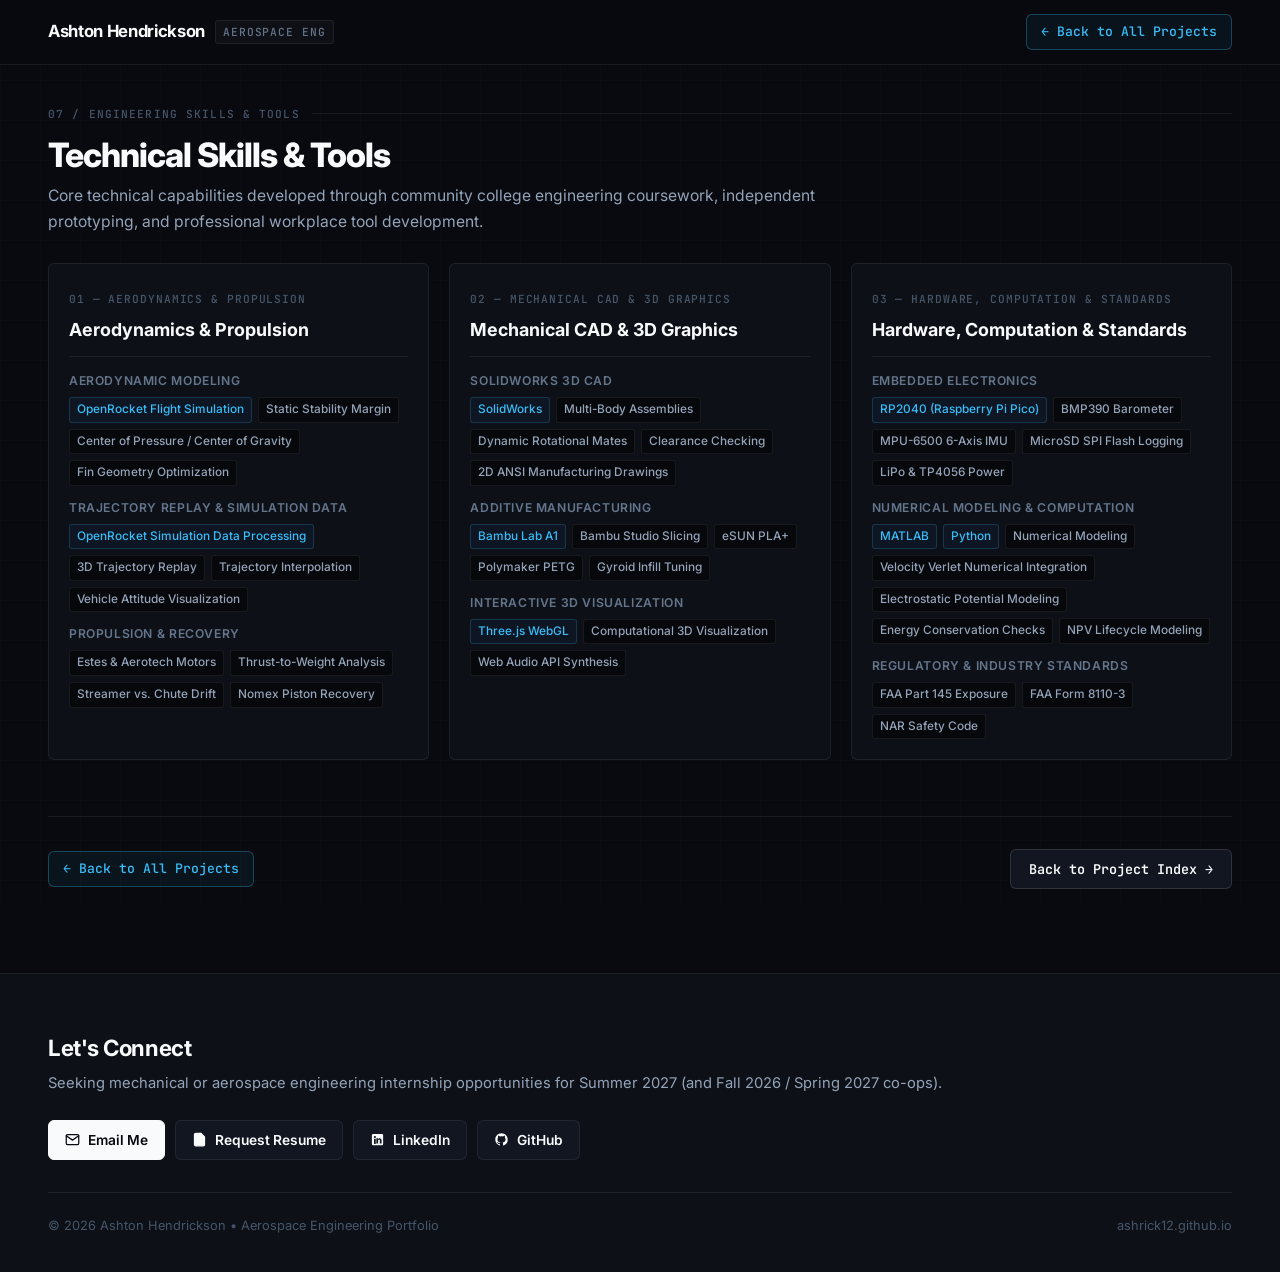
==== skills.html @ dacfc804 "Restructure portfolio into modular project index with dedicated technical detail pages" ====
<!DOCTYPE html>
<html lang="en">
<head>
  <meta charset="UTF-8">
  <meta name="viewport" content="width=device-width, initial-scale=1.0">
  <title>Technical Engineering Skills & Tools | Ashton Hendrickson</title>
  <meta name="description" content="Comprehensive engineering capabilities matrix across aerodynamics, propulsion, mechanical CAD, embedded avionics, and computational tools.">
  <link rel="stylesheet" href="styles.css">
  <link rel="preconnect" href="https://fonts.googleapis.com">
  <link rel="preconnect" href="https://fonts.gstatic.com" crossorigin>
  <link href="https://fonts.googleapis.com/css2?family=Inter:wght@400;500;600;700;800&family=JetBrains+Mono:wght@400;500;600;700&display=swap" rel="stylesheet">
</head>
<body>

  <!-- Navigation -->
  <nav class="detail-nav">
    <div class="container detail-nav-inner">
      <a href="index.html" class="nav-brand">
        Ashton Hendrickson
        <span class="brand-tag">AEROSPACE ENG</span>
      </a>
      <a href="index.html#work" class="back-link">
        &larr; Back to All Projects
      </a>
    </div>
  </nav>

  <!-- Main Content -->
  <main class="detail-header-section">
    <div class="container">
      <div class="case-study-marker">07 / ENGINEERING SKILLS &amp; TOOLS</div>
      <h2 class="section-title">Technical Skills &amp; Tools</h2>
      <p class="section-desc">
        Core technical capabilities developed through community college engineering coursework, independent prototyping, and professional workplace tool development.
      </p>

      <div class="competency-matrix" style="margin-top: 28px;">
        <!-- Column 1: Aerodynamics & Flight Sim -->
        <div class="competency-column">
          <div class="competency-header">
            <span class="competency-category">01 — Aerodynamics &amp; Propulsion</span>
            <h3>Aerodynamics &amp; Propulsion</h3>
          </div>
          <div class="competency-items">
            <div class="comp-group">
              <h5>Aerodynamic Modeling</h5>
              <div class="comp-tag-cloud">
                <span class="tech-tag primary">OpenRocket Flight Simulation</span>
                <span class="tech-tag">Static Stability Margin</span>
                <span class="tech-tag">Center of Pressure / Center of Gravity</span>
                <span class="tech-tag">Fin Geometry Optimization</span>
              </div>
            </div>
            <div class="comp-group">
              <h5>Trajectory Replay &amp; Simulation Data</h5>
              <div class="comp-tag-cloud">
                <span class="tech-tag primary">OpenRocket Simulation Data Processing</span>
                <span class="tech-tag">3D Trajectory Replay</span>
                <span class="tech-tag">Trajectory Interpolation</span>
                <span class="tech-tag">Vehicle Attitude Visualization</span>
              </div>
            </div>
            <div class="comp-group">
              <h5>Propulsion &amp; Recovery</h5>
              <div class="comp-tag-cloud">
                <span class="tech-tag">Estes &amp; Aerotech Motors</span>
                <span class="tech-tag">Thrust-to-Weight Analysis</span>
                <span class="tech-tag">Streamer vs. Chute Drift</span>
                <span class="tech-tag">Nomex Piston Recovery</span>
              </div>
            </div>
          </div>
        </div>

        <!-- Column 2: CAD & Prototyping -->
        <div class="competency-column">
          <div class="competency-header">
            <span class="competency-category">02 — Mechanical CAD &amp; 3D Graphics</span>
            <h3>Mechanical CAD &amp; 3D Graphics</h3>
          </div>
          <div class="competency-items">
            <div class="comp-group">
              <h5>SolidWorks 3D CAD</h5>
              <div class="comp-tag-cloud">
                <span class="tech-tag primary">SolidWorks</span>
                <span class="tech-tag">Multi-Body Assemblies</span>
                <span class="tech-tag">Dynamic Rotational Mates</span>
                <span class="tech-tag">Clearance Checking</span>
                <span class="tech-tag">2D ANSI Manufacturing Drawings</span>
              </div>
            </div>
            <div class="comp-group">
              <h5>Additive Manufacturing</h5>
              <div class="comp-tag-cloud">
                <span class="tech-tag primary">Bambu Lab A1</span>
                <span class="tech-tag">Bambu Studio Slicing</span>
                <span class="tech-tag">eSUN PLA+</span>
                <span class="tech-tag">Polymaker PETG</span>
                <span class="tech-tag">Gyroid Infill Tuning</span>
              </div>
            </div>
            <div class="comp-group">
              <h5>Interactive 3D Visualization</h5>
              <div class="comp-tag-cloud">
                <span class="tech-tag primary">Three.js WebGL</span>
                <span class="tech-tag">Computational 3D Visualization</span>
                <span class="tech-tag">Web Audio API Synthesis</span>
              </div>
            </div>
          </div>
        </div>

        <!-- Column 3: Electronics & Computation -->
        <div class="competency-column">
          <div class="competency-header">
            <span class="competency-category">03 — Hardware, Computation &amp; Standards</span>
            <h3>Hardware, Computation &amp; Standards</h3>
          </div>
          <div class="competency-items">
            <div class="comp-group">
              <h5>Embedded Electronics</h5>
              <div class="comp-tag-cloud">
                <span class="tech-tag primary">RP2040 (Raspberry Pi Pico)</span>
                <span class="tech-tag">BMP390 Barometer</span>
                <span class="tech-tag">MPU-6500 6-Axis IMU</span>
                <span class="tech-tag">MicroSD SPI Flash Logging</span>
                <span class="tech-tag">LiPo &amp; TP4056 Power</span>
              </div>
            </div>
            <div class="comp-group">
              <h5>Numerical Modeling &amp; Computation</h5>
              <div class="comp-tag-cloud">
                <span class="tech-tag primary">MATLAB</span>
                <span class="tech-tag primary">Python</span>
                <span class="tech-tag">Numerical Modeling</span>
                <span class="tech-tag">Velocity Verlet Numerical Integration</span>
                <span class="tech-tag">Electrostatic Potential Modeling</span>
                <span class="tech-tag">Energy Conservation Checks</span>
                <span class="tech-tag">NPV Lifecycle Modeling</span>
              </div>
            </div>
            <div class="comp-group">
              <h5>Regulatory &amp; Industry Standards</h5>
              <div class="comp-tag-cloud">
                <span class="tech-tag">FAA Part 145 Exposure</span>
                <span class="tech-tag">FAA Form 8110-3</span>
                <span class="tech-tag">NAR Safety Code</span>
              </div>
            </div>
          </div>
        </div>
      </div>

      <!-- Bottom Navigation -->
      <div class="detail-footer-nav">
        <a href="index.html#work" class="back-link">&larr; Back to All Projects</a>
        <a href="index.html#work" class="next-project-link">Back to Project Index &rarr;</a>
      </div>
    </div>
  </main>

  <!-- Footer -->
  <footer id="contact" class="footer">
    <div class="container">
      <div class="footer-grid">
        <div>
          <h3 class="footer-heading">Let's Connect</h3>
          <p class="footer-desc">
            Seeking mechanical or aerospace engineering internship opportunities for Summer 2027 (and Fall 2026 / Spring 2027 co-ops).
          </p>
        </div>
        <div class="hero-actions">
          <a href="#" class="btn btn-primary email-link" data-user="ashtonh1204" data-domain="gmail.com" title="Send Email">
            <svg viewBox="0 0 24 24"><path d="M4 4h16c1.1 0 2 .9 2 2v12c0 1.1-.9 2-2 2H4c-1.1 0-2-.9-2-2V6c0-1.1.9-2 2-2z" fill="none" stroke="currentColor" stroke-width="2" stroke-linecap="round" stroke-linejoin="round"/><polyline points="22,6 12,13 2,6" fill="none" stroke="currentColor" stroke-width="2" stroke-linecap="round" stroke-linejoin="round"/></svg>
            Email Me
          </a>
          <a href="#" class="btn btn-secondary email-link" data-user="ashtonh1204" data-domain="gmail.com" data-subject="Resume Request - Ashton Hendrickson" title="Request full engineering resume via email">
            <svg viewBox="0 0 24 24" fill="none" stroke="currentColor" stroke-width="2" stroke-linecap="round" stroke-linejoin="round"><path d="M14 2H6a2 2 0 0 0-2 2v16a2 2 0 0 0 2 2h12a2 2 0 0 0 2-2V8z"></path><polyline points="14 2 14 8 20 8"></polyline><line x1="16" y1="13" x2="8" y2="13"></line><line x1="16" y1="17" x2="8" y2="17"></line><polyline points="10 9 9 9 8 9"></polyline></svg>
            Request Resume
          </a>
          <a href="https://www.linkedin.com/in/ashton-hendrickson-55508a262/" target="_blank" rel="noopener noreferrer" class="btn btn-secondary">
            <svg viewBox="0 0 24 24"><path d="M19 3a2 2 0 0 1 2 2v14a2 2 0 0 1-2 2H5a2 2 0 0 1-2-2V5a2 2 0 0 1 2-2h14m-.5 15.5v-5.3a3.26 3.26 0 0 0-3.26-3.26c-.85 0-1.84.52-2.28 1.3v-1.11h-2.79v8.37h2.79v-4.93c0-.77.62-1.4 1.39-1.4a1.4 1.4 0 0 1 1.4 1.4v4.93h2.75M6.46 10.9v8.37H9.2V10.9H6.46M7.83 6.25c-.9 0-1.63.73-1.63 1.63s.73 1.63 1.63 1.63c.9 0 1.63-.73 1.63-1.63s-.73-1.63-1.63-1.63Z"/></svg>
            LinkedIn
          </a>
          <a href="https://github.com/ashrick12" target="_blank" rel="noopener noreferrer" class="btn btn-secondary">
            <svg viewBox="0 0 24 24"><path fill-rule="evenodd" clip-rule="evenodd" d="M12 2C6.477 2 2 6.484 2 12.017c0 4.425 2.865 8.18 6.839 9.504.5.092.682-.217.682-.483 0-.237-.008-.868-.013-1.703-2.782.605-3.369-1.343-3.369-1.343-.454-1.158-1.11-1.466-1.11-1.466-.908-.62.069-.608.069-.608 1.003.07 1.53 1.032 1.53 1.032.892 1.53 2.341 1.088 2.91.832.092-.647.35-1.088.636-1.338-2.22-.253-4.555-1.113-4.555-4.951 0-1.093.39-1.988 1.029-2.688-.103-.253-.446-1.272.098-2.65 0 0 .84-.27 2.75 1.026A9.564 9.564 0 0112 6.844c.85.004 1.705.115 2.504.337 1.909-1.296 2.747-1.027 2.747-1.027.546 1.379.202 2.398.1 2.651.64.7 1.028 1.595 1.028 2.688 0 3.848-2.339 4.695-4.566 4.943.359.309.678.92.678 1.855 0 1.338-.012 2.419-.012 2.747 0 .268.18.58.688.482A10.019 10.019 0 0022 12.017C22 6.484 17.522 2 12 2z"/></svg>
            GitHub
          </a>
        </div>
      </div>
      <div class="footer-copy">
        <span>&copy; 2026 Ashton Hendrickson &bull; Aerospace Engineering Portfolio</span>
        <span>ashrick12.github.io</span>
      </div>
    </div>
  </footer>

  <!-- Lightbox Modal -->
  <div id="imageModal" class="modal" onclick="closeModal(event)" role="dialog" aria-modal="true" aria-labelledby="modalCaption">
    <div class="modal-content-wrap" onclick="event.stopPropagation()">
      <button class="modal-close" onclick="closeModal(event)" aria-label="Close modal">&times;</button>
      <img id="modalImage" class="modal-img" src="" alt="Enlarged View">
      <div id="modalCaption" class="modal-caption"></div>
    </div>
  </div>

  <script>
    function openModal(src, caption) {
      const modal = document.getElementById('imageModal');
      const img = document.getElementById('modalImage');
      const cap = document.getElementById('modalCaption');
      img.src = src;
      img.alt = caption;
      cap.innerText = caption;
      modal.classList.add('active');
      document.body.style.overflow = 'hidden';
    }

    function closeModal(e) {
      const modal = document.getElementById('imageModal');
      modal.classList.remove('active');
      document.body.style.overflow = 'auto';
    }

    document.addEventListener('keydown', function(e) {
      if (e.key === 'Escape') {
        closeModal();
      }
    });

    document.querySelectorAll('.email-link').forEach(function(el) {
      el.addEventListener('click', function(e) {
        e.preventDefault();
        const user = this.getAttribute('data-user');
        const domain = this.getAttribute('data-domain');
        const subject = this.getAttribute('data-subject');
        if (user && domain) {
          let mailto = 'mailto:' + user + '@' + domain;
          if (subject) {
            mailto += '?subject=' + encodeURIComponent(subject);
          }
          window.location.href = mailto;
        }
      });
    });
  </script>
</body>
</html>
---- styles.css ----
/* ==========================================================================
   Ashton Hendrickson - Aerospace Engineering Portfolio
   Design System: Modern Aerospace Engineering Case-Study Portfolio
   Polished Technical Dossier Style
   ========================================================================== */

:root {
  /* Surfaces & Backgrounds */
  --bg-base: #080a0f;
  --bg-surface: #0d1117;
  --bg-card: #111620;
  --bg-card-hover: #151b27;
  --bg-inset: #06080c;

  /* Borders & Hairlines */
  --border-subtle: rgba(255, 255, 255, 0.07);
  --border-medium: rgba(255, 255, 255, 0.12);
  --border-bright: rgba(255, 255, 255, 0.20);
  --border-accent: rgba(56, 189, 248, 0.30);

  /* Typography Colors */
  --text-primary: #f8fafc;
  --text-secondary: #94a3b8;
  --text-muted: #64748b;
  --text-dim: #475569;

  /* Simplified Palette: Blue primary, Cyan emphasis, Amber strictly status */
  --accent-blue: #2563eb;
  --accent-blue-light: #3b82f6;
  --accent-cyan: #38bdf8;
  --accent-amber: #f59e0b;

  /* Fonts */
  --font-sans: 'Inter', -apple-system, BlinkMacSystemFont, "Segoe UI", Roboto, "Helvetica Neue", Arial, sans-serif;
  --font-mono: 'JetBrains Mono', ui-monospace, SFMono-Regular, Menlo, Monaco, Consolas, monospace;

  /* Sharper Precision Radii */
  --radius-xs: 3px;
  --radius-sm: 6px;
  --radius-md: 8px;
  --radius-lg: 10px;

  /* Elevations */
  --shadow-sm: 0 1px 3px rgba(0, 0, 0, 0.35);
  --shadow-card: 0 4px 14px -2px rgba(0, 0, 0, 0.45);
  --shadow-elevated: 0 14px 34px -4px rgba(0, 0, 0, 0.65);

  /* Standardized Micro-Interactions */
  --transition: all 0.2s cubic-bezier(0.16, 1, 0.3, 1);
}

/* Base Reset & Typography */
* {
  box-sizing: border-box;
  margin: 0;
  padding: 0;
}

html {
  scroll-behavior: smooth;
  color-scheme: dark;
}

body {
  background-color: var(--bg-base);
  color: var(--text-primary);
  font-family: var(--font-sans);
  line-height: 1.65;
  overflow-x: hidden;
  -webkit-font-smoothing: antialiased;
  -moz-osx-font-smoothing: grayscale;
}

/* Subconscious Engineering Grid Background (0.015 opacity) */
body::before {
  content: "";
  position: fixed;
  inset: 0;
  background-image: 
    linear-gradient(to right, rgba(255, 255, 255, 0.015) 1px, transparent 1px),
    linear-gradient(to bottom, rgba(255, 255, 255, 0.015) 1px, transparent 1px);
  background-size: 40px 40px;
  pointer-events: none;
  z-index: 0;
}

/* Container */
.container {
  width: 100%;
  max-width: 1240px;
  margin: 0 auto;
  padding: 0 28px;
  position: relative;
  z-index: 1;
}

/* ==========================================================================
   Navigation Bar
   ========================================================================== */
.navbar {
  position: sticky;
  top: 0;
  z-index: 100;
  background: rgba(8, 10, 15, 0.88);
  backdrop-filter: blur(14px);
  -webkit-backdrop-filter: blur(14px);
  border-bottom: 1px solid var(--border-subtle);
  padding: 14px 0;
}

.nav-container {
  display: flex;
  justify-content: space-between;
  align-items: center;
}

.nav-brand {
  font-size: 1.05rem;
  font-weight: 700;
  letter-spacing: -0.02em;
  color: var(--text-primary);
  text-decoration: none;
  display: flex;
  align-items: center;
  gap: 10px;
}

.nav-brand .brand-tag {
  color: var(--text-muted);
  font-family: var(--font-mono);
  font-size: 0.7rem;
  font-weight: 500;
  letter-spacing: 0.08em;
  padding: 2px 7px;
  background: rgba(255, 255, 255, 0.03);
  border: 1px solid var(--border-subtle);
  border-radius: var(--radius-xs);
}

.nav-links {
  display: flex;
  align-items: center;
  gap: 24px;
  list-style: none;
}

.nav-links a {
  color: var(--text-secondary);
  text-decoration: none;
  font-size: 0.88rem;
  font-weight: 500;
  transition: var(--transition);
}

.nav-links a:hover {
  color: var(--text-primary);
}

/* ==========================================================================
   Hero Section with Dual Headshot & Hero Engineering Visual
   ========================================================================== */
.hero {
  padding: 56px 0 40px 0;
  position: relative;
}

.hero-grid {
  display: grid;
  grid-template-columns: 1.15fr 1fr;
  gap: 44px;
  align-items: center;
}

/* Hero Left: Personal & Academic Identity */
.hero-identity {
  display: flex;
  align-items: center;
  gap: 22px;
  margin-bottom: 20px;
}

.hero-avatar {
  width: 104px;
  height: 132px;
  border-radius: var(--radius-md);
  object-fit: cover;
  object-position: center 15%;
  border: 1px solid var(--border-medium);
  box-shadow: var(--shadow-sm);
  flex-shrink: 0;
}

.hero-name-wrap h1 {
  font-size: 2.35rem;
  font-weight: 800;
  letter-spacing: -0.035em;
  line-height: 1.15;
  color: var(--text-primary);
}

.hero-role {
  font-size: 0.94rem;
  font-weight: 500;
  color: var(--text-secondary);
  margin-top: 3px;
}

.hero-role strong {
  color: var(--text-primary);
}

.hero-bio {
  color: var(--text-secondary);
  font-size: 0.98rem;
  line-height: 1.65;
  margin-bottom: 20px;
  max-width: 620px;
}

.hero-bio strong {
  color: var(--text-primary);
  font-weight: 600;
}

/* Editorial Academic Path */
.academic-path-row {
  display: flex;
  align-items: center;
  flex-wrap: wrap;
  gap: 8px;
  font-size: 0.88rem;
  color: var(--text-secondary);
  margin-bottom: 24px;
  padding-bottom: 18px;
  border-bottom: 1px solid var(--border-subtle);
}

.academic-label {
  font-family: var(--font-mono);
  font-size: 0.72rem;
  font-weight: 500;
  text-transform: uppercase;
  letter-spacing: 0.06em;
  color: var(--text-muted);
  margin-right: 4px;
}

.academic-path-row strong {
  color: var(--text-primary);
}

.academic-grad {
  font-family: var(--font-mono);
  font-size: 0.74rem;
  color: var(--text-primary);
  background: rgba(255, 255, 255, 0.04);
  border: 1px solid var(--border-medium);
  padding: 2px 8px;
  border-radius: var(--radius-xs);
  font-weight: 500;
}

.academic-badge {
  font-family: var(--font-mono);
  font-size: 0.72rem;
  color: var(--accent-cyan);
  background: rgba(56, 189, 248, 0.06);
  border: 1px solid rgba(56, 189, 248, 0.2);
  padding: 2px 7px;
  border-radius: var(--radius-xs);
}

.code-link-btn {
  display: inline-flex;
  align-items: center;
  gap: 6px;
  font-family: var(--font-mono);
  font-size: 0.76rem;
  font-weight: 600;
  color: var(--accent-cyan);
  text-decoration: none;
  padding: 5px 11px;
  background: rgba(56, 189, 248, 0.05);
  border: 1px solid rgba(56, 189, 248, 0.22);
  border-radius: var(--radius-xs);
  margin-top: 14px;
  transition: var(--transition);
  width: fit-content;
}

.code-link-btn:hover {
  background: rgba(56, 189, 248, 0.12);
  border-color: var(--accent-cyan);
  transform: translateY(-1px);
}

/* Action Buttons */
.hero-actions {
  display: flex;
  flex-wrap: wrap;
  align-items: center;
  gap: 10px;
}

.btn {
  display: inline-flex;
  align-items: center;
  gap: 8px;
  padding: 8px 16px;
  border-radius: var(--radius-sm);
  font-size: 0.86rem;
  font-weight: 600;
  text-decoration: none;
  cursor: pointer;
  transition: var(--transition);
  border: 1px solid transparent;
  white-space: nowrap;
}

.btn svg {
  width: 15px;
  height: 15px;
  fill: currentColor;
  flex-shrink: 0;
}

.btn-primary {
  background: var(--text-primary);
  color: #080a0f;
  border-color: var(--text-primary);
}

.btn-primary:hover {
  background: #e2e8f0;
  transform: translateY(-1px);
}

.btn-secondary {
  background: var(--bg-card);
  color: var(--text-primary);
  border-color: var(--border-subtle);
}

.btn-secondary:hover {
  background: var(--bg-card-hover);
  border-color: var(--border-medium);
  transform: translateY(-1px);
}

/* Hero Right: Reduced visual weight, larger CAD graphic (Priority 1) */
.hero-visual-frame {
  background: var(--bg-surface);
  border: 1px solid var(--border-subtle);
  border-radius: var(--radius-md);
  padding: 14px 16px;
  cursor: pointer;
  position: relative;
  transition: var(--transition);
}

.hero-visual-frame:hover {
  border-color: var(--border-bright);
}

.hero-visual-meta {
  display: flex;
  justify-content: space-between;
  align-items: center;
  padding-bottom: 8px;
  border-bottom: 1px solid rgba(255, 255, 255, 0.04);
  margin-bottom: 10px;
}

.meta-figure {
  font-family: var(--font-mono);
  font-size: 0.7rem;
  font-weight: 500;
  color: var(--text-dim);
  letter-spacing: 0.08em;
  text-transform: uppercase;
}

.meta-hint {
  font-family: var(--font-sans);
  font-size: 0.75rem;
  color: var(--accent-cyan);
  transition: transform 0.2s ease;
}

.hero-visual-frame:hover .meta-hint {
  transform: translateX(3px);
}

/* 5-10% larger hero visual image (height 245px) */
.hero-visual-img-wrap {
  height: 245px;
  background: var(--bg-inset);
  border: 1px solid rgba(255, 255, 255, 0.04);
  border-radius: var(--radius-xs);
  display: flex;
  align-items: center;
  justify-content: center;
  overflow: hidden;
  padding: 10px;
}

.hero-visual-img-wrap img {
  width: 100%;
  height: 100%;
  object-fit: contain;
  transition: transform 0.25s cubic-bezier(0.16, 1, 0.3, 1);
}

.hero-visual-frame:hover .hero-visual-img-wrap img {
  transform: scale(1.02);
}

.hero-visual-caption {
  font-size: 0.8rem;
  color: var(--text-muted);
  margin-top: 10px;
  line-height: 1.45;
}

/* ==========================================================================
   Quick Engineering Specs Readout (Flat, Editorial, 4 Items)
   ========================================================================== */
.specs-readout-strip {
  margin-top: 36px;
  padding: 20px 0;
  border-top: 1px solid var(--border-subtle);
  border-bottom: 1px solid var(--border-subtle);
  display: grid;
  grid-template-columns: repeat(4, 1fr);
  gap: 24px;
  background: transparent;
}

.readout-item {
  border-right: 1px solid var(--border-subtle);
  padding-right: 16px;
}

.readout-item:last-child {
  border-right: none;
}

.readout-label {
  font-size: 0.7rem;
  font-family: var(--font-mono);
  text-transform: uppercase;
  letter-spacing: 0.06em;
  color: var(--text-muted);
  display: block;
  margin-bottom: 4px;
}

.readout-value {
  font-size: 1.35rem;
  font-weight: 600;
  color: var(--text-primary);
  font-family: var(--font-mono);
  line-height: 1.15;
}

.readout-sub {
  font-size: 0.78rem;
  color: var(--text-secondary);
  display: block;
  margin-top: 3px;
  line-height: 1.35;
}

/* ==========================================================================
   Editorial Case Study Section Separators (Priority 2)
   ========================================================================== */
.section {
  padding: 64px 0 50px 0;
  border-bottom: 1px solid var(--border-subtle);
}

.case-study-marker {
  display: flex;
  align-items: center;
  gap: 12px;
  font-family: var(--font-mono);
  font-size: 0.7rem;
  font-weight: 500;
  letter-spacing: 0.1em;
  text-transform: uppercase;
  color: var(--text-dim);
  margin-bottom: 12px;
}

.case-study-marker::after {
  content: "";
  flex-grow: 1;
  height: 1px;
  background: var(--border-subtle);
}

.section-title {
  font-size: 2.1rem;
  font-weight: 800;
  letter-spacing: -0.03em;
  color: var(--text-primary);
  line-height: 1.2;
}

.section-desc {
  color: var(--text-secondary);
  font-size: 0.98rem;
  max-width: 820px;
  margin-top: 8px;
  line-height: 1.65;
}

/* ==========================================================================
   Case Study 01: Flagship Sounding Rocket
   ========================================================================== */
.case-study-header {
  display: flex;
  justify-content: space-between;
  align-items: baseline;
  flex-wrap: wrap;
  gap: 22px;
  margin-bottom: 16px;
}

.case-study-title-wrap h2 {
  font-size: 2.2rem;
  font-weight: 800;
  letter-spacing: -0.03em;
  color: var(--text-primary);
}

/* Quiet Technical Status Indicator (Priority 1: smaller, less loud) */
.status-indicator-mono {
  display: inline-flex;
  align-items: center;
  gap: 6px;
  font-family: var(--font-mono);
  font-size: 0.68rem;
  font-weight: 500;
  letter-spacing: 0.05em;
  text-transform: uppercase;
  color: var(--text-muted);
  background: transparent;
  border: 1px solid rgba(255, 255, 255, 0.08);
  padding: 2px 8px;
  border-radius: var(--radius-xs);
}

.status-dot-amber {
  width: 5px;
  height: 5px;
  border-radius: 50%;
  background: var(--accent-amber);
}

.status-dot-green {
  width: 5px;
  height: 5px;
  border-radius: 50%;
  background: #10b981;
}

/* Subtle Engineering Pipeline (Priority 1: less dashboardy) */
.engineering-pipeline {
  display: flex;
  align-items: center;
  flex-wrap: wrap;
  gap: 8px;
  margin-bottom: 24px;
  padding: 8px 12px;
  background: transparent;
  border: 1px solid rgba(255, 255, 255, 0.05);
  border-radius: var(--radius-xs);
  font-size: 0.8rem;
}

.pipeline-step {
  color: var(--text-muted);
  font-weight: 400;
}

.pipeline-step.active,
.pipeline-step.completed {
  color: var(--text-secondary);
  font-weight: 500;
}

.pipeline-step.current {
  color: var(--accent-cyan);
  font-weight: 600;
}

.pipeline-sep {
  color: var(--text-dim);
  font-size: 0.8rem;
}

.case-study-intro {
  color: var(--text-secondary);
  font-size: 1rem;
  line-height: 1.7;
  margin-bottom: 30px;
  max-width: 1040px;
}

.case-study-intro strong {
  color: var(--text-primary);
}

/* ==========================================================================
   Maiden Flight Video Feature Banner
   ========================================================================== */
.flight-video-banner {
  margin-bottom: 36px;
  background: var(--bg-surface);
  border: 1px solid var(--border-medium);
  border-radius: var(--radius-lg);
  overflow: hidden;
  box-shadow: var(--shadow-card);
  transition: var(--transition);
}

.flight-video-banner:hover {
  border-color: var(--border-bright);
}

.flight-video-inner {
  display: grid;
  grid-template-columns: 280px 1fr;
  background: var(--bg-surface);
}

.flight-video-player-wrap {
  background: #000000;
  display: flex;
  align-items: center;
  justify-content: center;
  border-right: 1px solid var(--border-subtle);
  position: relative;
  min-height: 440px;
}

.flight-video-element {
  width: 100%;
  height: 100%;
  max-height: 480px;
  object-fit: contain;
  display: block;
}

.flight-video-info {
  padding: 26px 28px;
  display: flex;
  flex-direction: column;
  justify-content: center;
}

.flight-video-badge {
  display: inline-flex;
  align-items: center;
  gap: 8px;
  font-family: var(--font-mono);
  font-size: 0.72rem;
  letter-spacing: 0.08em;
  color: var(--accent-cyan);
  background: rgba(56, 189, 248, 0.08);
  border: 1px solid rgba(56, 189, 248, 0.2);
  padding: 4px 10px;
  border-radius: var(--radius-xs);
  margin-bottom: 14px;
  width: fit-content;
}

.flight-video-title {
  font-size: 1.35rem;
  font-weight: 700;
  color: var(--text-primary);
  margin-bottom: 12px;
  letter-spacing: -0.01em;
}

.flight-video-desc {
  font-size: 0.92rem;
  line-height: 1.65;
  color: var(--text-secondary);
  margin-bottom: 20px;
}

.flight-video-metrics-list {
  display: grid;
  grid-template-columns: repeat(4, 1fr);
  gap: 12px;
  margin-bottom: 18px;
}

.flight-video-metric {
  background: var(--bg-card);
  border: 1px solid var(--border-subtle);
  border-radius: var(--radius-sm);
  padding: 10px 12px;
}

.flight-video-metric .fvm-val {
  display: block;
  font-family: var(--font-mono);
  font-size: 1.05rem;
  font-weight: 700;
  color: var(--text-primary);
  margin-bottom: 2px;
}

.flight-video-metric .fvm-lbl {
  display: block;
  font-size: 0.72rem;
  color: var(--text-muted);
  text-transform: uppercase;
  letter-spacing: 0.04em;
}

.flight-video-note {
  font-size: 0.8rem;
  line-height: 1.55;
  color: var(--text-muted);
  border-left: 2px solid var(--border-medium);
  padding-left: 12px;
  margin-top: 4px;
}

.flight-video-note strong {
  color: var(--text-secondary);
}

/* Dominant Panoramic CAD Architecture Banner */
.cad-hero-banner {
  margin-bottom: 40px;
  background: var(--bg-surface);
  border: 1px solid var(--border-medium);
  border-radius: var(--radius-lg);
  overflow: hidden;
  cursor: pointer;
  padding: 24px;
  transition: var(--transition);
  box-shadow: var(--shadow-card);
}

.cad-hero-banner:hover {
  border-color: var(--border-bright);
}

.cad-hero-banner:hover .meta-hint {
  transform: translateX(3px);
}

.cad-hero-banner img {
  width: 100%;
  max-height: 320px;
  object-fit: contain;
  display: block;
  margin: 12px auto;
  transition: transform 0.25s cubic-bezier(0.16, 1, 0.3, 1);
}

.cad-hero-banner:hover img {
  transform: scale(1.015);
}

.banner-caption {
  font-size: 0.8rem;
  color: var(--text-muted);
  border-top: 1px solid var(--border-subtle);
  padding-top: 10px;
  margin-top: 8px;
  line-height: 1.5;
}

/* Phase Header */
.phase-heading {
  font-size: 1.18rem;
  font-weight: 700;
  color: var(--text-primary);
  letter-spacing: -0.015em;
  margin: 36px 0 10px 0;
  display: flex;
  align-items: center;
  gap: 10px;
}

.phase-number {
  font-family: var(--font-mono);
  font-size: 0.72rem;
  color: var(--text-dim);
  border: 1px solid var(--border-subtle);
  padding: 2px 7px;
  border-radius: var(--radius-xs);
}

.phase-desc {
  font-size: 0.92rem;
  color: var(--text-secondary);
  margin-bottom: 22px;
  line-height: 1.6;
  max-width: 980px;
}

/* Launch & Sim Flight Showcase Grid */
.launch-showcase-grid {
  display: grid;
  grid-template-columns: repeat(3, 1fr);
  gap: 20px;
  margin-bottom: 44px;
}

.flight-dossier-card {
  background: var(--bg-surface);
  border: 1px solid var(--border-subtle);
  border-radius: var(--radius-md);
  overflow: hidden;
  cursor: pointer;
  display: flex;
  flex-direction: column;
  transition: var(--transition);
}

.flight-dossier-card:hover {
  border-color: var(--border-bright);
  transform: translateY(-2px);
  box-shadow: var(--shadow-sm);
}

.flight-media-box {
  height: 330px;
  background: #000000;
  display: flex;
  align-items: center;
  justify-content: center;
  overflow: hidden;
  position: relative;
}

.flight-media-box img {
  width: 100%;
  height: 100%;
  object-fit: contain;
  transition: transform 0.25s cubic-bezier(0.16, 1, 0.3, 1);
}

.flight-dossier-card:hover .flight-media-box img {
  transform: scale(1.02);
}

.flight-card-body {
  padding: 16px;
  border-top: 1px solid var(--border-subtle);
  flex-grow: 1;
}

.flight-card-tag {
  font-family: var(--font-mono);
  font-size: 0.7rem;
  font-weight: 500;
  color: var(--text-dim);
  text-transform: uppercase;
  margin-bottom: 4px;
}

.flight-card-title {
  font-size: 0.94rem;
  font-weight: 700;
  color: var(--text-primary);
  margin-bottom: 6px;
}

.flight-card-desc {
  font-size: 0.82rem;
  color: var(--text-secondary);
  line-height: 1.55;
}

/* Subsystems Grid */
.subsystem-grid {
  display: grid;
  grid-template-columns: repeat(auto-fit, minmax(350px, 1fr));
  gap: 22px;
}

.subsystem-card {
  background: var(--bg-surface);
  border: 1px solid var(--border-subtle);
  border-radius: var(--radius-md);
  padding: 20px;
  display: flex;
  flex-direction: column;
  transition: var(--transition);
}

.subsystem-card:hover {
  border-color: var(--border-medium);
  transform: translateY(-2px);
  box-shadow: var(--shadow-sm);
}

.subsystem-card-header {
  display: flex;
  justify-content: space-between;
  align-items: baseline;
  margin-bottom: 10px;
}

.subsystem-card h4 {
  font-size: 1.05rem;
  font-weight: 700;
  color: var(--text-primary);
}

.subsystem-discipline {
  font-family: var(--font-mono);
  font-size: 0.72rem;
  color: var(--accent-cyan);
  text-transform: uppercase;
}

.subsystem-card p {
  font-size: 0.9rem;
  color: var(--text-secondary);
  line-height: 1.6;
  margin-bottom: 14px;
  flex-grow: 1;
}

.subsystem-spec-table {
  background: var(--bg-inset);
  border: 1px solid var(--border-subtle);
  border-radius: var(--radius-xs);
  padding: 10px 12px;
  margin-bottom: 14px;
  font-size: 0.8rem;
}

.spec-row {
  display: flex;
  justify-content: space-between;
  padding: 3px 0;
  border-bottom: 1px solid rgba(255, 255, 255, 0.04);
}

.spec-row:last-child {
  border-bottom: none;
}

.spec-key {
  color: var(--text-muted);
}

.spec-val {
  color: var(--text-primary);
  font-family: var(--font-mono);
  font-weight: 500;
  text-align: right;
}

.subsystem-media-preview {
  height: 260px;
  background: var(--bg-inset);
  border: 1px solid var(--border-subtle);
  border-radius: var(--radius-xs);
  overflow: hidden;
  cursor: pointer;
  position: relative;
  display: flex;
  align-items: center;
  justify-content: center;
}

.subsystem-media-preview img {
  width: 100%;
  height: 100%;
  object-fit: contain;
  padding: 8px;
  transition: transform 0.25s cubic-bezier(0.16, 1, 0.3, 1);
}

.subsystem-media-preview:hover img {
  transform: scale(1.02);
}

.media-hover-overlay {
  position: absolute;
  inset: 0;
  background: rgba(8, 10, 15, 0.55);
  display: flex;
  align-items: center;
  justify-content: center;
  opacity: 0;
  transition: opacity 0.2s ease;
}

.subsystem-media-preview:hover .media-hover-overlay {
  opacity: 1;
}

.media-hover-overlay span {
  font-size: 0.78rem;
  font-family: var(--font-sans);
  font-weight: 600;
  color: var(--text-primary);
  background: var(--bg-surface);
  border: 1px solid var(--border-medium);
  padding: 6px 14px;
  border-radius: var(--radius-xs);
}

.engine-trade-strip {
  margin: 10px 0 14px 0;
  cursor: pointer;
  border: 1px solid var(--border-subtle);
  border-radius: var(--radius-xs);
  overflow: hidden;
  background: var(--bg-inset);
  transition: var(--transition);
}

.engine-trade-strip:hover {
  border-color: var(--accent-cyan);
  box-shadow: 0 0 12px rgba(0, 229, 255, 0.12);
}

.engine-trade-header {
  font-size: 0.72rem;
  font-family: var(--font-mono);
  color: var(--accent-cyan);
  padding: 5px 8px;
  background: rgba(0, 229, 255, 0.05);
  border-bottom: 1px solid var(--border-subtle);
  display: flex;
  justify-content: space-between;
}

.engine-trade-strip img {
  width: 100%;
  display: block;
  padding: 4px 6px;
  transition: transform 0.2s ease;
}

.engine-trade-strip:hover img {
  transform: scale(1.01);
}

/* ==========================================================================
   Phase 03: Flight Test Showcase & Comparison Table
   ========================================================================== */
.flight-media-box video {
  width: 100%;
  height: 100%;
  object-fit: contain;
  background: #000000;
}

.flight-comparison-wrapper {
  margin: 28px 0 36px 0;
  display: grid;
  grid-template-columns: 1fr;
  gap: 20px;
}

.flight-comparison-table-wrap {
  background: var(--bg-surface);
  border: 1px solid var(--border-subtle);
  border-radius: var(--radius-md);
  padding: 22px;
  overflow-x: auto;
}

.flight-table {
  width: 100%;
  border-collapse: collapse;
  font-size: 0.88rem;
}

.flight-table th {
  text-align: left;
  padding: 10px 14px;
  font-family: var(--font-mono);
  font-size: 0.72rem;
  font-weight: 600;
  color: var(--text-dim);
  text-transform: uppercase;
  letter-spacing: 0.05em;
  border-bottom: 1px solid var(--border-subtle);
}

.flight-table td {
  padding: 12px 14px;
  border-bottom: 1px solid rgba(255, 255, 255, 0.04);
  color: var(--text-secondary);
  line-height: 1.45;
}

.flight-table tr:last-child td {
  border-bottom: none;
}

.flight-table .metric-name {
  color: var(--text-primary);
  font-weight: 600;
}

.flight-table .metric-val {
  font-family: var(--font-mono);
  color: var(--text-primary);
  font-weight: 500;
}

.flight-table .metric-sim {
  font-family: var(--font-mono);
  color: var(--text-secondary);
}

.flight-table .metric-delta {
  font-family: var(--font-mono);
  color: var(--accent-cyan);
}

.flight-notes-box {
  background: var(--bg-inset);
  border: 1px solid var(--border-subtle);
  border-radius: var(--radius-xs);
  padding: 16px 18px;
  margin-top: 18px;
}

.flight-notes-box h5 {
  font-size: 0.84rem;
  font-weight: 700;
  color: var(--text-primary);
  margin-bottom: 8px;
}

.flight-notes-box p {
  font-size: 0.84rem;
  color: var(--text-secondary);
  line-height: 1.6;
  margin-bottom: 8px;
}

.flight-notes-box p:last-child {
  margin-bottom: 0;
}


/* ==========================================================================
   Simulation & Computational Project Showcase Cards
   ========================================================================== */
.sim-project-card {
  background: var(--bg-surface);
  border: 1px solid var(--border-medium);
  border-radius: var(--radius-lg);
  overflow: hidden;
  box-shadow: var(--shadow-card);
  margin-top: 28px;
  transition: var(--transition);
}

.sim-project-card:hover {
  border-color: var(--border-bright);
}

.sim-project-main {
  display: grid;
  grid-template-columns: 1fr 1.18fr;
  gap: 32px;
  padding: 28px;
  align-items: flex-start;
}

.sim-left-col {
  display: flex;
  flex-direction: column;
  gap: 16px;
  width: 100%;
}

.sim-preview-box {
  width: 100%;
  aspect-ratio: 16 / 9;
  background: var(--bg-inset);
  border: 1px solid var(--border-subtle);
  border-radius: var(--radius-md);
  overflow: hidden;
  cursor: pointer;
  position: relative;
  display: flex;
  align-items: center;
  justify-content: center;
}

.sim-preview-box img {
  width: 100%;
  height: 100%;
  object-fit: cover;
  display: block;
  transition: transform 0.25s ease;
}

.sim-preview-box:hover img {
  transform: scale(1.02);
}

/* Compact Supporting Metric Strip */
.sim-metric-strip {
  display: grid;
  grid-template-columns: repeat(3, 1fr);
  background: var(--bg-inset);
  border: 1px solid var(--border-subtle);
  border-radius: var(--radius-md);
  padding: 14px 16px;
  gap: 12px;
}

.sim-metric-item {
  border-right: 1px solid var(--border-subtle);
  padding-right: 12px;
  display: flex;
  flex-direction: column;
}

.sim-metric-item:last-child {
  border-right: none;
  padding-right: 0;
}

.sim-metric-val {
  font-size: 1.15rem;
  font-weight: 700;
  font-family: var(--font-mono);
  color: var(--text-primary);
  line-height: 1.2;
}

.sim-metric-lbl {
  font-size: 0.67rem;
  font-family: var(--font-mono);
  text-transform: uppercase;
  letter-spacing: 0.05em;
  color: var(--text-muted);
  margin-top: 4px;
  line-height: 1.3;
}

.sim-metric-sub {
  font-size: 0.74rem;
  color: var(--text-secondary);
  margin-top: 2px;
  line-height: 1.3;
}

/* Compact Secondary Engineering Strip (Left Column) */
.sim-sub-strip {
  background: var(--bg-inset);
  border: 1px solid var(--border-subtle);
  border-radius: var(--radius-md);
  padding: 10px 14px;
  display: flex;
  align-items: center;
  justify-content: space-between;
  gap: 10px;
}

.sim-sub-strip-label {
  font-family: var(--font-mono);
  font-size: 0.67rem;
  text-transform: uppercase;
  letter-spacing: 0.05em;
  color: var(--text-muted);
  white-space: nowrap;
}

.sim-sub-strip-items {
  display: flex;
  align-items: center;
  gap: 6px;
  flex-wrap: wrap;
}

.sim-sub-pill {
  font-family: var(--font-mono);
  font-size: 0.72rem;
  color: var(--text-secondary);
  background: rgba(255, 255, 255, 0.03);
  border: 1px solid var(--border-subtle);
  border-radius: var(--radius-xs);
  padding: 2px 7px;
}

.sim-sub-strip-relation {
  display: flex;
  align-items: center;
  gap: 6px;
  font-size: 0.76rem;
  color: var(--text-secondary);
}

.sim-sub-term {
  font-family: var(--font-mono);
  font-size: 0.72rem;
}

.sim-sub-term.highlight {
  color: var(--accent-cyan);
  font-weight: 700;
}

.sim-sub-arrow {
  color: var(--text-muted);
  font-size: 0.75rem;
}

.sim-content-wrap {
  display: flex;
  flex-direction: column;
}

.sim-lead-desc {
  font-size: 0.92rem;
  color: var(--text-secondary);
  line-height: 1.6;
  margin-bottom: 16px;
}

/* Invariance Highlighted Callout Box - Prominent Core Experiment */
.invariance-callout-box {
  background: rgba(10, 16, 30, 0.95);
  border: 1px solid rgba(56, 189, 248, 0.22);
  border-left: 3px solid var(--accent-cyan);
  border-radius: var(--radius-sm);
  padding: 14px 18px;
  margin: 0 0 16px 0;
  box-shadow: 0 4px 16px rgba(0, 0, 0, 0.25);
}

.invariance-title {
  font-family: var(--font-mono);
  font-size: 0.74rem;
  font-weight: 700;
  text-transform: uppercase;
  letter-spacing: 0.06em;
  color: var(--accent-cyan);
  margin-bottom: 12px;
}

.invariance-cols-grid {
  display: grid;
  grid-template-columns: 1fr 1.15fr 1.6fr;
  gap: 14px;
  align-items: flex-start;
}

.invariance-col {
  display: flex;
  flex-direction: column;
  gap: 4px;
  border-right: 1px solid var(--border-subtle);
  padding-right: 12px;
}

.invariance-col:last-child {
  border-right: none;
  padding-right: 0;
}

.inv-col-label {
  font-family: var(--font-mono);
  font-size: 0.67rem;
  text-transform: uppercase;
  letter-spacing: 0.05em;
  color: var(--text-muted);
  margin-bottom: 3px;
}

.inv-col-val {
  font-size: 0.86rem;
  color: var(--text-primary);
  line-height: 1.35;
}

.inv-col-val.highlight-cyan {
  color: var(--accent-cyan);
  font-family: var(--font-mono);
  font-size: 1.05rem;
  font-weight: 700;
  letter-spacing: 0.02em;
}

.inv-col-sub {
  font-size: 0.78rem;
  color: var(--text-secondary);
}

.inv-col-status {
  font-family: var(--font-mono);
  font-size: 0.72rem;
  font-weight: 800;
  color: var(--accent-cyan);
  letter-spacing: 0.08em;
  text-transform: uppercase;
  margin-top: 2px;
}

.inv-math-list {
  display: flex;
  flex-direction: column;
  gap: 3px;
  font-size: 0.79rem;
  color: var(--text-secondary);
  line-height: 1.35;
}

.inv-math-list strong {
  color: var(--text-primary);
}

/* Simulation Project Footer Row (Tags + Source Button) */
.sim-footer-row {
  display: flex;
  align-items: center;
  justify-content: space-between;
  flex-wrap: wrap;
  gap: 16px;
  margin-top: 18px;
  padding-top: 16px;
  border-top: 1px solid var(--border-subtle);
}

.sim-footer-row .tech-tag-row {
  margin-bottom: 0;
  flex: 1 1 auto;
}

.sim-footer-row .code-link-btn {
  flex-shrink: 0;
  white-space: nowrap;
}

/* ==========================================================================
   Case Study 04: SolidWorks 10-Part Desk Fan (ECE 103)
   ========================================================================== */
.cad-project-card {
  background: var(--bg-surface);
  border: 1px solid var(--border-medium);
  border-radius: var(--radius-lg);
  overflow: hidden;
  box-shadow: var(--shadow-card);
}

.cad-project-main {
  display: grid;
  grid-template-columns: 1.25fr 1fr;
  gap: 32px;
  padding: 28px;
  align-items: center;
}

.cad-badge-row {
  display: flex;
  align-items: center;
  gap: 8px;
  margin-bottom: 12px;
}

.badge-tag {
  font-size: 0.72rem;
  font-weight: 600;
  letter-spacing: 0.05em;
  padding: 3px 8px;
  border-radius: var(--radius-xs);
  text-transform: uppercase;
}

.badge-tag.blue {
  background: rgba(37, 99, 235, 0.1);
  border: 1px solid rgba(56, 189, 248, 0.2);
  color: var(--accent-cyan);
}

.badge-tag.neutral {
  background: rgba(255, 255, 255, 0.03);
  border: 1px solid var(--border-subtle);
  color: var(--text-secondary);
}

.cad-project-main h3 {
  font-size: 1.7rem;
  font-weight: 800;
  letter-spacing: -0.025em;
  color: var(--text-primary);
  margin-bottom: 14px;
}

.cad-project-main p {
  color: var(--text-secondary);
  font-size: 0.95rem;
  line-height: 1.65;
  margin-bottom: 18px;
}

.technical-checklist {
  list-style: none;
  margin-bottom: 20px;
}

.technical-checklist li {
  font-size: 0.88rem;
  color: var(--text-secondary);
  margin-bottom: 8px;
  position: relative;
  padding-left: 18px;
  line-height: 1.5;
}

.technical-checklist li::before {
  content: "—";
  position: absolute;
  left: 0;
  color: var(--text-muted);
}

.poster-preview-box {
  height: 380px;
  background: var(--bg-inset);
  border: 1px solid var(--border-subtle);
  border-radius: var(--radius-md);
  overflow: hidden;
  cursor: pointer;
  position: relative;
  display: flex;
  align-items: center;
  justify-content: center;
}

.poster-preview-box img {
  width: 100%;
  height: 100%;
  object-fit: contain;
  padding: 10px;
  transition: transform 0.25s cubic-bezier(0.16, 1, 0.3, 1);
}

.poster-preview-box:hover img {
  transform: scale(1.02);
}

/* 4 Orthographic Views Gallery */
.cad-gallery-section {
  padding: 0 28px 28px 28px;
  border-top: 1px solid var(--border-subtle);
  padding-top: 24px;
}

.cad-gallery-header {
  font-size: 0.78rem;
  font-weight: 600;
  color: var(--text-muted);
  text-transform: uppercase;
  letter-spacing: 0.08em;
  margin-bottom: 16px;
  display: flex;
  justify-content: space-between;
  align-items: center;
}

.cad-ortho-grid {
  display: grid;
  grid-template-columns: repeat(4, 1fr);
  gap: 16px;
}

.ortho-card {
  background: var(--bg-inset);
  border: 1px solid var(--border-subtle);
  border-radius: var(--radius-sm);
  padding: 10px;
  cursor: pointer;
  transition: var(--transition);
  text-align: center;
}

.ortho-card:hover {
  border-color: var(--border-bright);
  transform: translateY(-2px);
}

.ortho-img-wrap {
  height: 160px;
  background: #ffffff;
  border-radius: var(--radius-xs);
  display: flex;
  align-items: center;
  justify-content: center;
  padding: 6px;
  margin-bottom: 8px;
}

.ortho-img-wrap img {
  max-width: 100%;
  max-height: 100%;
  object-fit: contain;
}

.ortho-card span {
  font-size: 0.8rem;
  font-weight: 500;
  color: var(--text-secondary);
  display: block;
}

/* ==========================================================================
   Section 03: Simulation & Applied Software Systems
   Tighter padding on secondary cards (Priority 2)
   ========================================================================== */
.systems-grid {
  display: grid;
  grid-template-columns: repeat(auto-fit, minmax(340px, 1fr));
  gap: 22px;
}

.system-card {
  background: var(--bg-surface);
  border: 1px solid var(--border-subtle);
  border-radius: var(--radius-md);
  overflow: hidden;
  display: flex;
  flex-direction: column;
  transition: var(--transition);
}

.system-card:hover {
  border-color: var(--border-bright);
  transform: translateY(-2px);
  box-shadow: var(--shadow-sm);
}

.system-media-box {
  height: 220px;
  background: var(--bg-inset);
  border-bottom: 1px solid var(--border-subtle);
  overflow: hidden;
  cursor: pointer;
  position: relative;
  display: flex;
  align-items: center;
  justify-content: center;
}

.system-media-box img {
  width: 100%;
  height: 100%;
  object-fit: contain;
  padding: 10px;
  transition: transform 0.25s cubic-bezier(0.16, 1, 0.3, 1);
}

.system-card:hover .system-media-box img {
  transform: scale(1.02);
}

.system-card-body {
  padding: 20px;
  display: flex;
  flex-direction: column;
  flex-grow: 1;
}

.system-card-tag {
  font-family: var(--font-mono);
  font-size: 0.7rem;
  font-weight: 500;
  color: var(--text-dim);
  text-transform: uppercase;
  letter-spacing: 0.06em;
  margin-bottom: 6px;
}

.system-card-body h3 {
  font-size: 1.22rem;
  font-weight: 700;
  color: var(--text-primary);
  margin-bottom: 10px;
  letter-spacing: -0.015em;
}

.system-card-body p {
  font-size: 0.88rem;
  color: var(--text-secondary);
  line-height: 1.6;
  margin-bottom: 14px;
}

.system-bullet-list {
  list-style: none;
  margin-bottom: 18px;
  flex-grow: 1;
}

.system-bullet-list li {
  font-size: 0.84rem;
  color: var(--text-secondary);
  margin-bottom: 6px;
  position: relative;
  padding-left: 18px;
  line-height: 1.5;
}

.system-bullet-list li::before {
  content: "—";
  position: absolute;
  left: 0;
  color: var(--text-muted);
}

.tech-tag-row {
  display: flex;
  flex-wrap: wrap;
  gap: 6px;
  margin-top: auto;
  padding-top: 14px;
  border-top: 1px solid var(--border-subtle);
}

.tech-tag {
  font-size: 0.74rem;
  font-weight: 500;
  color: var(--text-secondary);
  background: var(--bg-inset);
  border: 1px solid var(--border-subtle);
  padding: 2px 7px;
  border-radius: var(--radius-xs);
}

.tech-tag.primary {
  color: var(--accent-cyan);
  border-color: rgba(56, 189, 248, 0.2);
  background: rgba(37, 99, 235, 0.06);
}

/* ==========================================================================
   Section 04: Aerospace Industry Shadow (Able Aerospace)
   ========================================================================== */
.shadow-feature-card {
  background: var(--bg-surface);
  border: 1px solid var(--border-medium);
  border-radius: var(--radius-lg);
  padding: 28px;
  box-shadow: var(--shadow-card);
}

.shadow-header {
  display: flex;
  justify-content: space-between;
  align-items: flex-start;
  flex-wrap: wrap;
  gap: 16px;
  margin-bottom: 18px;
  padding-bottom: 16px;
  border-bottom: 1px solid var(--border-subtle);
}

.shadow-title-wrap h3 {
  font-size: 1.6rem;
  font-weight: 800;
  letter-spacing: -0.02em;
  color: var(--text-primary);
}

.shadow-location {
  font-size: 0.86rem;
  color: var(--text-secondary);
  margin-top: 4px;
}

.shadow-summary {
  color: var(--text-secondary);
  font-size: 0.96rem;
  line-height: 1.7;
  max-width: 980px;
  margin-bottom: 22px;
}

.shadow-pillars {
  display: grid;
  grid-template-columns: repeat(auto-fit, minmax(280px, 1fr));
  gap: 18px;
}

.shadow-pillar-item {
  background: var(--bg-card);
  border: 1px solid var(--border-subtle);
  border-radius: var(--radius-sm);
  padding: 16px;
}

.shadow-pillar-item h4 {
  font-size: 0.92rem;
  font-weight: 700;
  color: var(--text-primary);
  margin-bottom: 8px;
}

.shadow-pillar-item p {
  font-size: 0.85rem;
  color: var(--text-secondary);
  line-height: 1.55;
}

/* ==========================================================================
   Section 05: Technical Competencies Matrix
   ========================================================================== */
.competency-matrix {
  display: grid;
  grid-template-columns: repeat(3, 1fr);
  gap: 20px;
}

.competency-column {
  background: var(--bg-surface);
  border: 1px solid var(--border-subtle);
  border-radius: var(--radius-sm);
  padding: 20px;
}

.competency-header {
  margin-bottom: 14px;
  padding-bottom: 12px;
  border-bottom: 1px solid var(--border-subtle);
}

.competency-category {
  font-family: var(--font-mono);
  font-size: 0.7rem;
  font-weight: 500;
  text-transform: uppercase;
  letter-spacing: 0.08em;
  color: var(--text-dim);
}

.competency-header h3 {
  font-size: 1.12rem;
  font-weight: 700;
  color: var(--text-primary);
  margin-top: 4px;
}

.competency-items {
  display: flex;
  flex-direction: column;
  gap: 12px;
}

.comp-group h5 {
  font-size: 0.76rem;
  font-weight: 600;
  color: var(--text-muted);
  text-transform: uppercase;
  letter-spacing: 0.05em;
  margin-bottom: 6px;
}

.comp-tag-cloud {
  display: flex;
  flex-wrap: wrap;
  gap: 6px;
}

/* ==========================================================================
   Footer & Direct Contact (Clean, Understated Ending)
   ========================================================================== */
.footer {
  padding: 56px 0 36px 0;
  background: var(--bg-surface);
  border-top: 1px solid var(--border-subtle);
}

.footer-grid {
  display: flex;
  justify-content: space-between;
  align-items: center;
  flex-wrap: wrap;
  gap: 24px;
  margin-bottom: 32px;
}

.footer-heading {
  font-size: 1.4rem;
  font-weight: 700;
  color: var(--text-primary);
  letter-spacing: -0.02em;
  margin-bottom: 4px;
}

.footer-desc {
  color: var(--text-secondary);
  font-size: 0.92rem;
}

.footer-copy {
  display: flex;
  justify-content: space-between;
  align-items: center;
  flex-wrap: wrap;
  gap: 12px;
  padding-top: 22px;
  border-top: 1px solid var(--border-subtle);
  color: var(--text-dim);
  font-size: 0.8rem;
}

/* ==========================================================================
   Lightbox Modal
   ========================================================================== */
.modal {
  display: none;
  position: fixed;
  inset: 0;
  z-index: 999;
  background: rgba(5, 7, 11, 0.95);
  backdrop-filter: blur(16px);
  -webkit-backdrop-filter: blur(16px);
  padding: 30px;
  align-items: center;
  justify-content: center;
  flex-direction: column;
}

.modal.active {
  display: flex;
}

.modal-content-wrap {
  position: relative;
  max-width: 92vw;
  max-height: 88vh;
  display: flex;
  flex-direction: column;
  align-items: center;
}

.modal-img {
  max-width: 100%;
  max-height: 76vh;
  object-fit: contain;
  border-radius: var(--radius-sm);
  border: 1px solid var(--border-medium);
  box-shadow: var(--shadow-elevated);
  background: #000;
}

.modal-caption {
  margin-top: 14px;
  color: var(--text-primary);
  font-size: 0.9rem;
  text-align: center;
  max-width: 820px;
  line-height: 1.55;
}

.modal-close {
  position: absolute;
  top: -42px;
  right: 0;
  background: none;
  border: none;
  color: var(--text-secondary);
  font-size: 2rem;
  cursor: pointer;
  line-height: 1;
  transition: var(--transition);
}

.modal-close:hover {
  color: var(--text-primary);
}

/* ==========================================================================
   Responsive Breakpoints
   ========================================================================== */
@media (max-width: 1024px) {
  .hero-grid {
    grid-template-columns: 1fr;
    gap: 32px;
  }
  .flight-video-inner {
    grid-template-columns: 260px 1fr;
  }
  .launch-showcase-grid {
    grid-template-columns: 1fr;
  }
  .flight-media-box {
    height: 340px;
  }
  .competency-matrix {
    grid-template-columns: 1fr;
  }
  .cad-ortho-grid {
    grid-template-columns: repeat(2, 1fr);
  }
  .cad-project-main {
    grid-template-columns: 1fr;
  }
  .sim-project-main {
    grid-template-columns: 1fr;
    gap: 24px;
    padding: 24px;
  }
  .poster-preview-box {
    height: 300px;
  }
  .sim-preview-box {
    height: auto;
    aspect-ratio: 16 / 9;
  }
}

@media (max-width: 768px) {
  .container {
    padding: 0 18px;
  }
  .navbar .nav-links {
    display: none;
  }
  .hero {
    padding: 36px 0 28px 0;
  }
  .subsystem-grid {
    grid-template-columns: 1fr;
  }
  .hero-identity {
    gap: 16px;
  }
  .hero-avatar {
    width: 88px;
    height: 112px;
  }
  .hero-name-wrap h1 {
    font-size: 1.95rem;
  }
  .specs-readout-strip {
    grid-template-columns: repeat(2, 1fr);
  }
  .readout-item:nth-child(2n) {
    border-right: none;
  }
  .flight-video-inner {
    grid-template-columns: 1fr;
  }
  .flight-video-player-wrap {
    border-right: none;
    border-bottom: 1px solid var(--border-subtle);
    min-height: auto;
  }
  .flight-video-element {
    max-height: 420px;
  }
  .flight-video-metrics-list {
    grid-template-columns: repeat(2, 1fr);
  }
  .flight-video-info {
    padding: 20px 16px;
  }
  .cad-project-main {
    padding: 20px;
  }
  .sim-project-main {
    padding: 20px;
    gap: 20px;
  }
  .sim-preview-box {
    height: auto;
    aspect-ratio: 16 / 9;
  }
  .sim-metric-strip {
    gap: 10px;
    padding: 12px;
  }
  .sim-metric-val {
    font-size: 1.05rem;
  }
  .invariance-cols-grid {
    grid-template-columns: 1fr;
    gap: 12px;
  }
  .invariance-col {
    border-right: none;
    padding-right: 0;
    border-bottom: 1px solid var(--border-subtle);
    padding-bottom: 10px;
  }
  .invariance-col:last-child {
    border-bottom: none;
    padding-bottom: 0;
  }
  .sim-footer-row {
    flex-direction: column;
    align-items: flex-start;
    gap: 12px;
  }
  .sim-sub-strip {
    flex-direction: column;
    align-items: flex-start;
    gap: 8px;
  }
  .cad-gallery-section {
    padding: 0 20px 20px 20px;
  }
  .footer-grid {
    flex-direction: column;
    align-items: flex-start;
  }
}

@media (max-width: 480px) {
  .flight-video-metrics-list {
    grid-template-columns: 1fr;
  }
  .sim-metric-strip {
    grid-template-columns: 1fr;
  }
  .sim-metric-item {
    border-right: none;
    border-bottom: 1px solid var(--border-subtle);
    padding-right: 0;
    padding-bottom: 8px;
  }
  .sim-metric-item:last-child {
    border-bottom: none;
    padding-bottom: 0;
  }
  .sim-sub-strip-relation {
    flex-wrap: wrap;
    gap: 4px;
  }
}

/* ==========================================================================
   Project Index & Reusable Detail Architecture
   ========================================================================== */

/* Detail Navigation Bar */
.detail-nav {
  position: sticky;
  top: 0;
  z-index: 100;
  background: rgba(8, 10, 15, 0.94);
  backdrop-filter: blur(12px);
  -webkit-backdrop-filter: blur(12px);
  border-bottom: 1px solid var(--border-subtle);
  padding: 14px 0;
}

.detail-nav-inner {
  display: flex;
  align-items: center;
  justify-content: space-between;
  gap: 16px;
}

.back-link {
  display: inline-flex;
  align-items: center;
  gap: 8px;
  font-family: var(--font-mono);
  font-size: 0.82rem;
  font-weight: 500;
  color: var(--accent-cyan);
  text-decoration: none;
  padding: 6px 14px;
  border: 1px solid var(--border-accent);
  border-radius: var(--radius-sm);
  background: rgba(56, 189, 248, 0.06);
  transition: var(--transition);
}

.back-link:hover {
  background: rgba(56, 189, 248, 0.16);
  border-color: var(--accent-cyan);
  color: #fff;
  transform: translateX(-2px);
}

/* Detail Page Header Area */
.detail-header-section {
  padding-top: 40px;
  padding-bottom: 24px;
}

.detail-footer-nav {
  display: flex;
  align-items: center;
  justify-content: space-between;
  padding: 32px 0 60px 0;
  border-top: 1px solid var(--border-subtle);
  margin-top: 56px;
  gap: 16px;
  flex-wrap: wrap;
}

.next-project-link {
  display: inline-flex;
  align-items: center;
  gap: 8px;
  font-family: var(--font-mono);
  font-size: 0.84rem;
  font-weight: 600;
  color: var(--text-primary);
  text-decoration: none;
  padding: 8px 18px;
  border: 1px solid var(--border-medium);
  border-radius: var(--radius-sm);
  background: var(--bg-card);
  transition: var(--transition);
}

.next-project-link:hover {
  border-color: var(--accent-cyan);
  color: var(--accent-cyan);
  transform: translateX(2px);
}

/* Compact Project Index Cards on Homepage */
.project-index-list {
  display: flex;
  flex-direction: column;
  gap: 28px;
  margin-top: 32px;
}

.project-index-card {
  display: grid;
  grid-template-columns: 440px 1fr;
  background: var(--bg-card);
  border: 1px solid var(--border-subtle);
  border-radius: var(--radius-lg);
  overflow: hidden;
  transition: var(--transition);
  position: relative;
}

.project-index-card:hover {
  border-color: var(--border-accent);
  box-shadow: var(--shadow-card);
  transform: translateY(-2px);
}

.project-card-visual {
  position: relative;
  overflow: hidden;
  background: var(--bg-inset);
  border-right: 1px solid var(--border-subtle);
  display: block;
  min-height: 260px;
}

.project-card-visual img {
  position: absolute;
  top: 0;
  left: 0;
  width: 100%;
  height: 100%;
  object-fit: cover;
  object-position: center 30%;
  display: block;
  transition: transform 0.35s ease;
}

.project-index-card:hover .project-card-visual img {
  transform: scale(1.03);
}

.project-index-card:hover .project-card-visual .media-hover-overlay {
  opacity: 1;
}

.project-card-content {
  padding: 28px 32px;
  display: flex;
  flex-direction: column;
  justify-content: space-between;
  gap: 16px;
}

.project-card-meta {
  display: flex;
  align-items: center;
  justify-content: space-between;
  gap: 12px;
}

.project-card-category {
  font-family: var(--font-mono);
  font-size: 0.72rem;
  font-weight: 600;
  letter-spacing: 0.08em;
  text-transform: uppercase;
  color: var(--accent-cyan);
}

.project-card-title {
  font-size: 1.35rem;
  font-weight: 700;
  color: var(--text-primary);
  line-height: 1.3;
  margin: 0;
}

.project-card-title a {
  color: inherit;
  text-decoration: none;
  transition: color 0.15s ease;
}

.project-card-title a:hover {
  color: var(--accent-cyan);
}

.project-card-desc {
  font-size: 0.92rem;
  color: var(--text-secondary);
  line-height: 1.6;
  margin: 0;
}

.project-card-specs {
  display: flex;
  flex-wrap: wrap;
  gap: 8px;
  margin-top: 2px;
}

.project-spec-pill {
  font-family: var(--font-mono);
  font-size: 0.74rem;
  color: var(--text-primary);
  background: rgba(255, 255, 255, 0.04);
  border: 1px solid var(--border-subtle);
  border-radius: var(--radius-xs);
  padding: 3px 8px;
}

.project-spec-pill strong {
  color: var(--accent-cyan);
  font-weight: 600;
}

.project-card-actions {
  display: flex;
  align-items: center;
  justify-content: space-between;
  gap: 16px;
  padding-top: 14px;
  border-top: 1px solid var(--border-subtle);
  margin-top: auto;
}

.project-card-tech {
  display: flex;
  flex-wrap: wrap;
  gap: 6px;
}

.project-view-btn {
  white-space: nowrap;
  font-size: 0.84rem;
  padding: 8px 16px;
  display: inline-flex;
  align-items: center;
  gap: 6px;
}

/* Compact Skills Matrix on Homepage */
.skills-summary-grid {
  display: grid;
  grid-template-columns: repeat(4, 1fr);
  gap: 20px;
  margin-top: 28px;
  margin-bottom: 24px;
}

.skills-summary-card {
  background: var(--bg-card);
  border: 1px solid var(--border-subtle);
  border-radius: var(--radius-md);
  padding: 22px 20px;
  display: flex;
  flex-direction: column;
  gap: 12px;
  transition: var(--transition);
}

.skills-summary-card:hover {
  border-color: var(--border-accent);
  transform: translateY(-2px);
}

.skills-summary-card h4 {
  font-size: 0.98rem;
  font-weight: 600;
  color: var(--text-primary);
  margin: 0;
  display: flex;
  align-items: center;
  gap: 8px;
}

.skills-summary-card p {
  font-size: 0.84rem;
  color: var(--text-secondary);
  line-height: 1.5;
  margin: 0;
}

.skills-summary-tags {
  display: flex;
  flex-wrap: wrap;
  gap: 6px;
  margin-top: auto;
}

@media (max-width: 1024px) {
  .project-index-card {
    grid-template-columns: 360px 1fr;
  }
  .skills-summary-grid {
    grid-template-columns: repeat(2, 1fr);
  }
}

@media (max-width: 768px) {
  .project-index-card {
    grid-template-columns: 1fr;
  }
  .project-card-visual {
    border-right: none;
    border-bottom: 1px solid var(--border-subtle);
    aspect-ratio: 16 / 9;
  }
  .project-card-content {
    padding: 20px;
  }
  .project-card-actions {
    flex-direction: column;
    align-items: stretch;
    gap: 12px;
  }
  .project-view-btn {
    text-align: center;
    justify-content: center;
  }
  .skills-summary-grid {
    grid-template-columns: 1fr;
  }
}
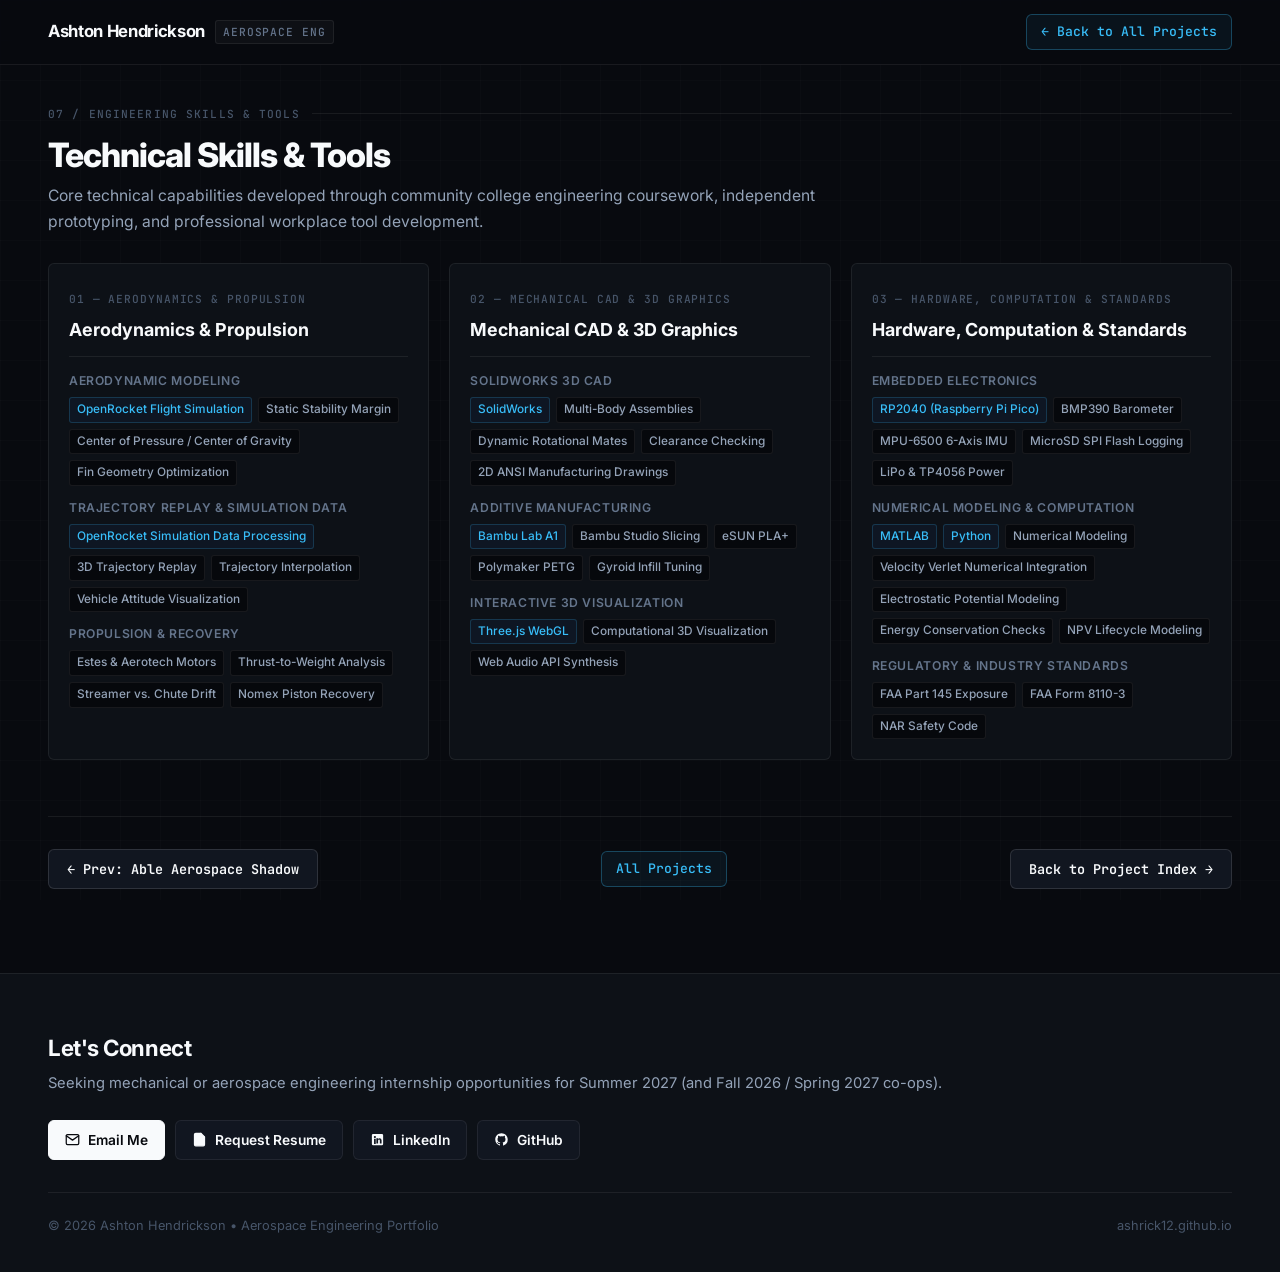
==== commit 4352e2d2: "Enhance navigation ergonomics, mobile responsiveness, and project cross-linking" ====
--- a/skills.html
+++ b/skills.html
@@ -20,7 +20,8 @@
         <span class="brand-tag">AEROSPACE ENG</span>
       </a>
       <a href="index.html#work" class="back-link">
-        &larr; Back to All Projects
+        <span class="back-text-full">&larr; Back to All Projects</span>
+        <span class="back-text-short">&larr; Projects</span>
       </a>
     </div>
   </nav>
@@ -153,7 +154,8 @@
 
       <!-- Bottom Navigation -->
       <div class="detail-footer-nav">
-        <a href="index.html#work" class="back-link">&larr; Back to All Projects</a>
+        <a href="projects/able-aerospace.html" class="prev-project-link">&larr; Prev: Able Aerospace Shadow</a>
+        <a href="index.html#work" class="back-link">All Projects</a>
         <a href="index.html#work" class="next-project-link">Back to Project Index &rarr;</a>
       </div>
     </div>
--- a/styles.css
+++ b/styles.css
@@ -2207,6 +2207,7 @@
   flex-wrap: wrap;
 }
 
+.prev-project-link,
 .next-project-link {
   display: inline-flex;
   align-items: center;
@@ -2223,9 +2224,17 @@
   transition: var(--transition);
 }
 
+.prev-project-link:hover,
 .next-project-link:hover {
   border-color: var(--accent-cyan);
   color: var(--accent-cyan);
+}
+
+.prev-project-link:hover {
+  transform: translateX(-2px);
+}
+
+.next-project-link:hover {
   transform: translateX(2px);
 }
 
@@ -2461,5 +2470,35 @@
   .skills-summary-grid {
     grid-template-columns: 1fr;
   }
-}
-
+  .detail-footer-nav {
+    flex-direction: column;
+    align-items: stretch;
+    gap: 12px;
+  }
+  .prev-project-link,
+  .next-project-link,
+  .detail-footer-nav .back-link {
+    justify-content: center;
+    text-align: center;
+    width: 100%;
+  }
+}
+
+@media (max-width: 540px) {
+  .detail-nav .brand-tag {
+    display: none;
+  }
+  .back-text-full {
+    display: none;
+  }
+  .back-text-short {
+    display: inline;
+  }
+}
+
+@media (min-width: 541px) {
+  .back-text-short {
+    display: none;
+  }
+}
+
